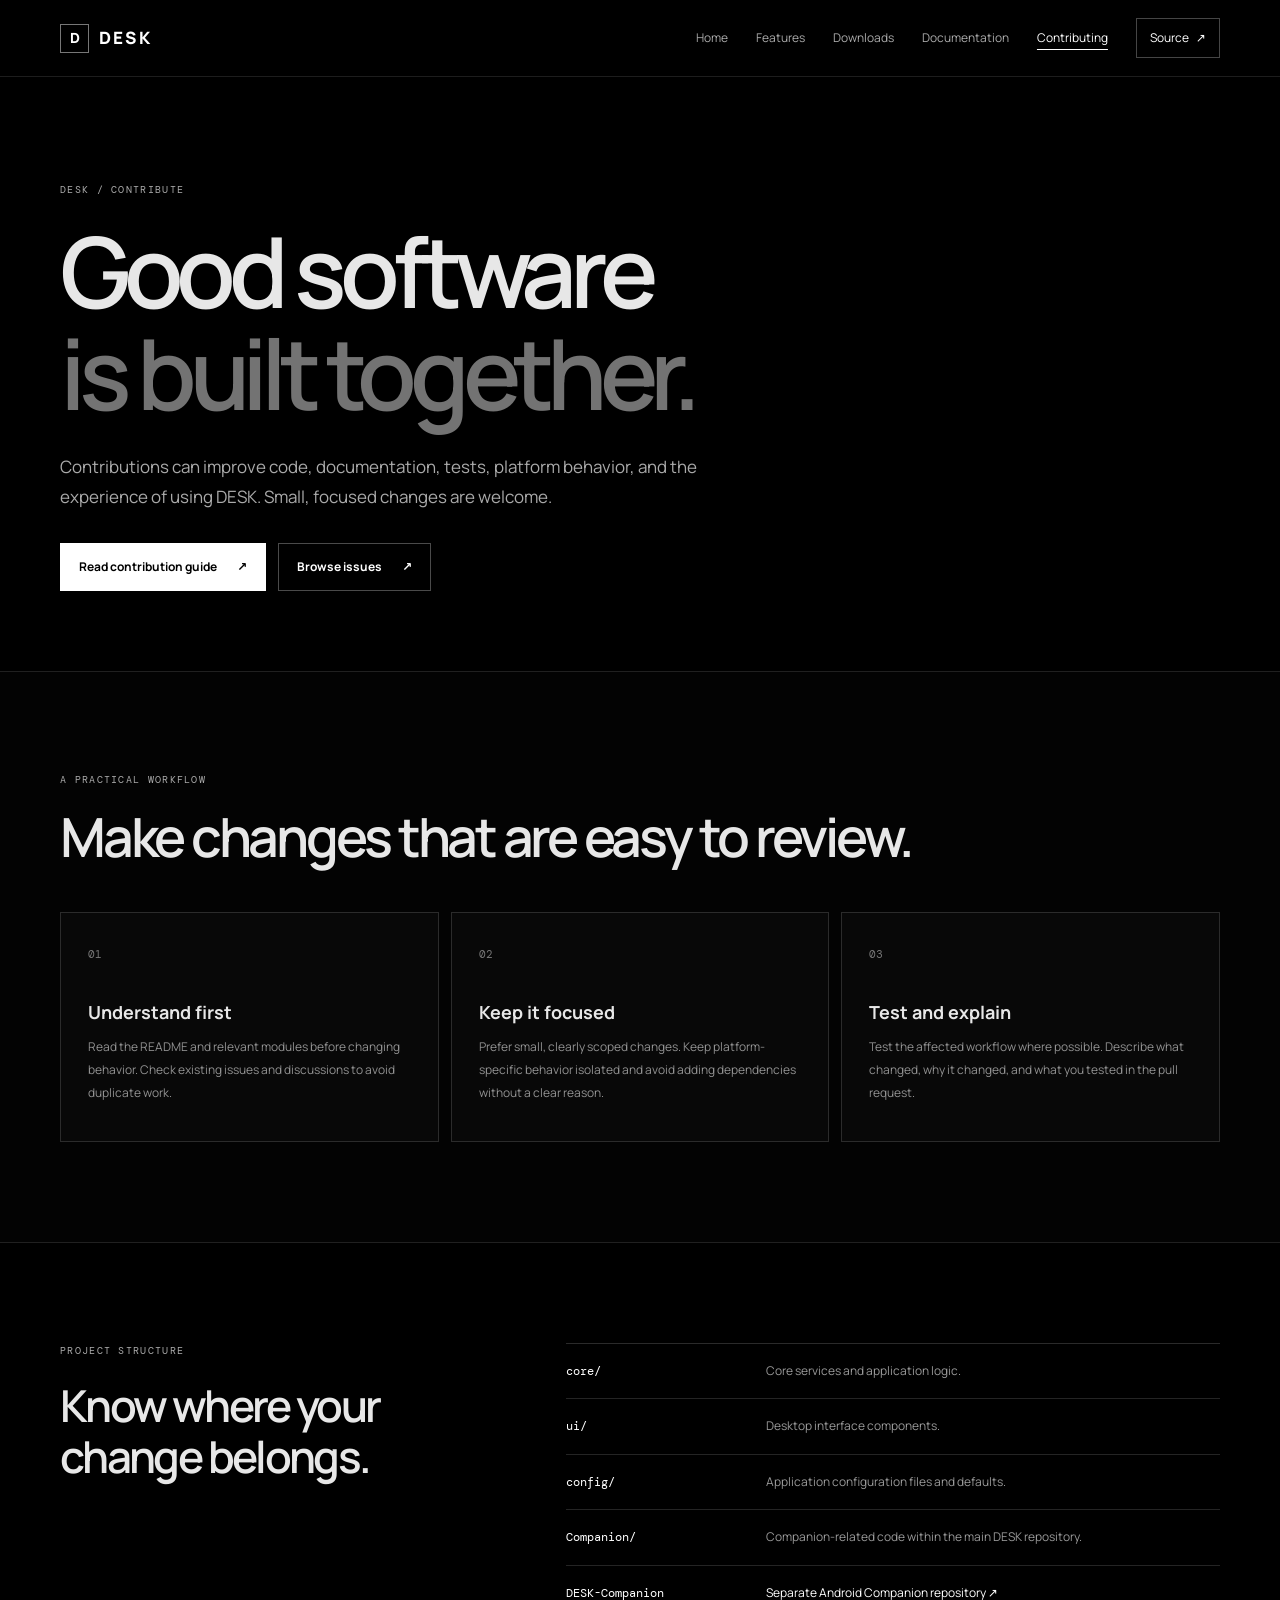
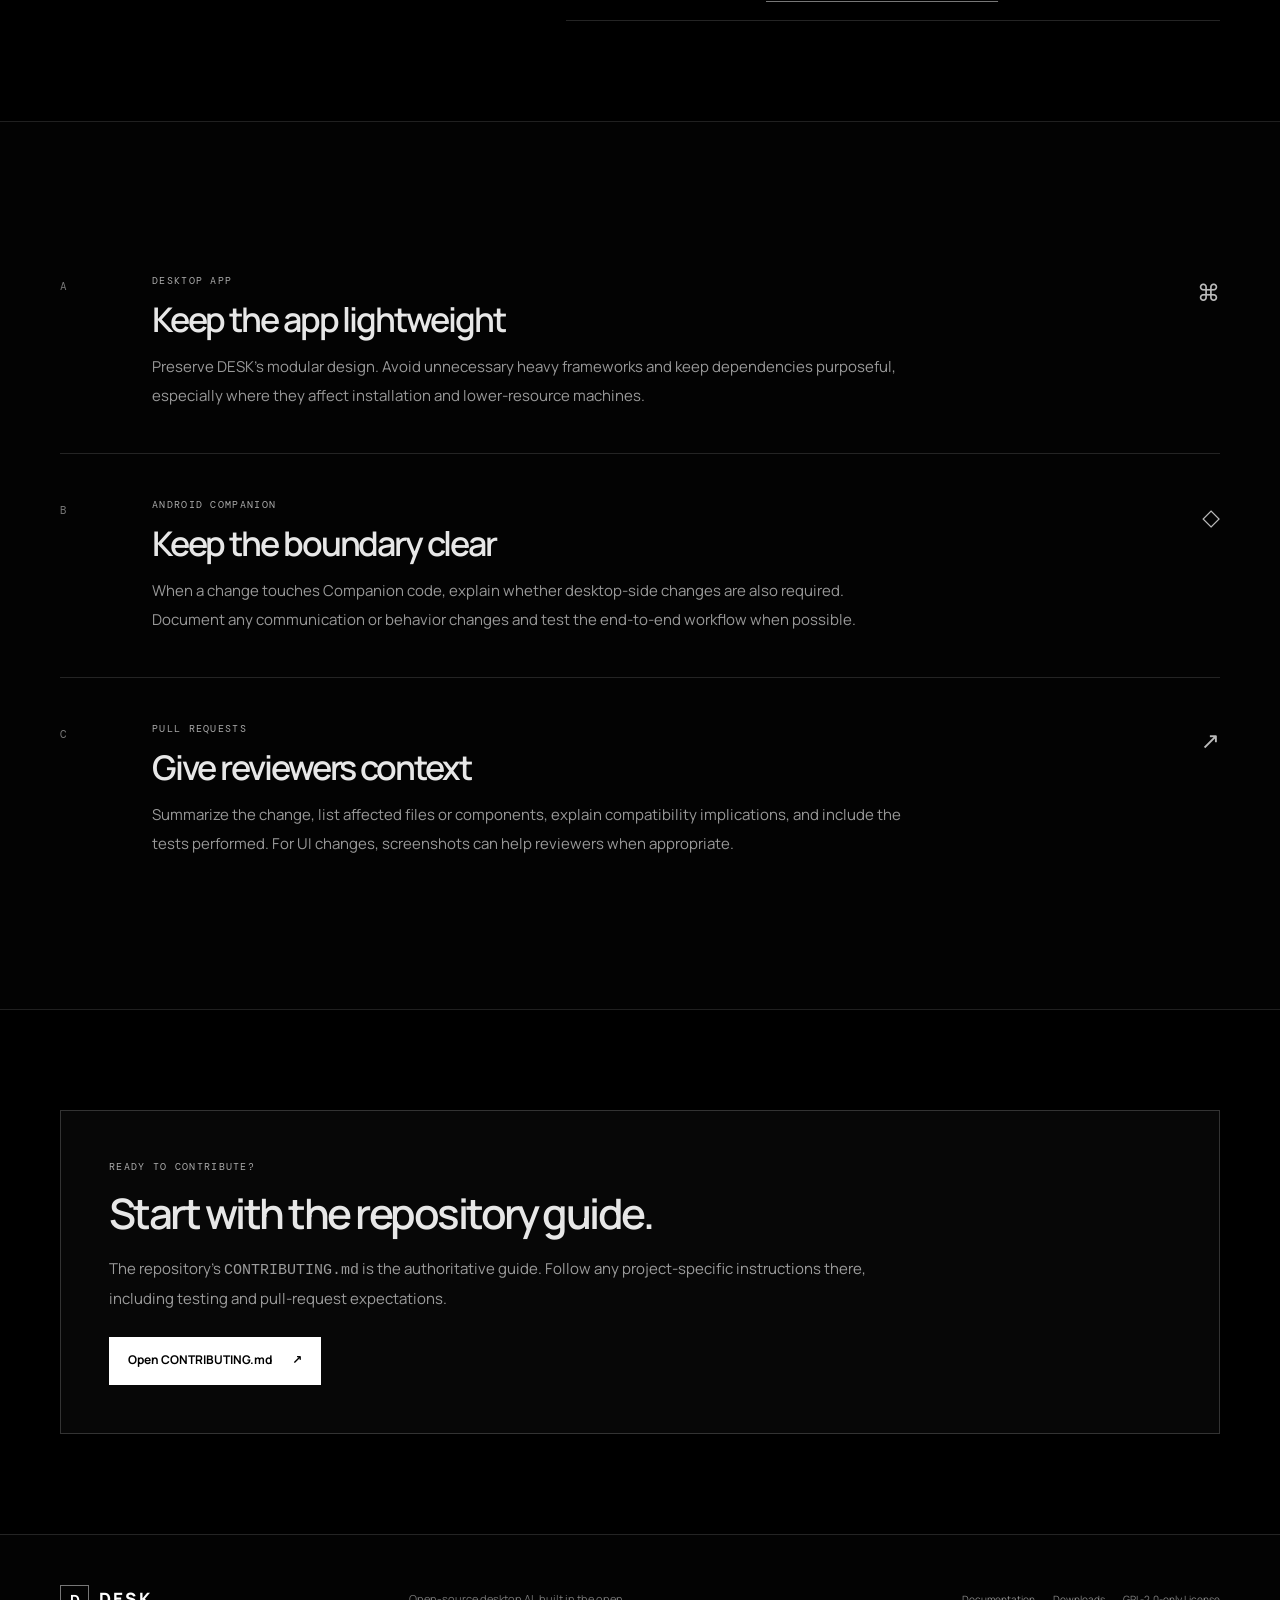
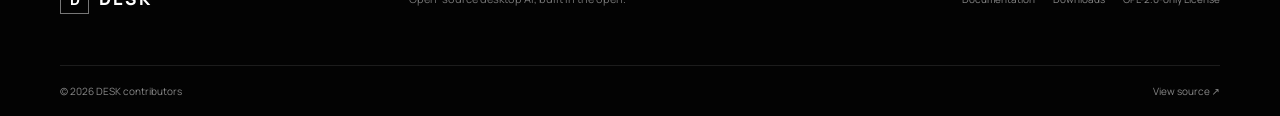
==== contributing/index.html @ 4563933a "first commit" ====
<!doctype html>
<html lang="en">
<head><meta charset="utf-8"><meta name="viewport" content="width=device-width, initial-scale=1"><meta name="theme-color" content="#000000"><meta name="description" content="How to contribute to the open-source DESK desktop AI assistant."><title>Contributing — DESK</title><link rel="icon" href="../assets/icons/favicon.svg" type="image/svg+xml"><link rel="stylesheet" href="../assets/css/style.css"><script src="../assets/js/main.js" defer></script></head>
<body><a class="skip-link" href="#main">Skip to content</a><header class="site-header"><div class="container nav-wrap"><a class="brand" href="../" aria-label="DESK home"><span class="brand-mark">D</span><span>DESK</span></a><button class="menu-toggle" aria-expanded="false" aria-controls="site-nav"><span class="sr-only">Toggle navigation</span><span></span><span></span></button><nav class="site-nav" id="site-nav" aria-label="Main navigation"><a href="../">Home</a><a href="../features/">Features</a><a href="../downloads/">Downloads</a><a href="../documentation/">Documentation</a><a aria-current="page" href="./">Contributing</a><a class="nav-source" href="https://github.com/Saksham-garg2008/DESK" target="_blank" rel="noreferrer">Source <span>↗</span></a></nav></div></header>
<main id="main"><section class="page-hero container"><p class="eyebrow">DESK / CONTRIBUTE</p><h1>Good software<br><span class="muted">is built together.</span></h1><p class="hero-copy">Contributions can improve code, documentation, tests, platform behavior, and the experience of using DESK. Small, focused changes are welcome.</p><div class="button-row"><a class="button button-primary" href="https://github.com/Saksham-garg2008/DESK/blob/main/CONTRIBUTING.md" target="_blank" rel="noreferrer">Read contribution guide <span>↗</span></a><a class="button button-secondary" href="https://github.com/Saksham-garg2008/DESK/issues" target="_blank" rel="noreferrer">Browse issues <span>↗</span></a></div></section>
<section class="section section-bordered"><div class="container"><div class="section-heading"><p class="eyebrow">A PRACTICAL WORKFLOW</p><h2>Make changes that are easy to review.</h2></div><div class="steps-grid"><article class="step-card"><span>01</span><h3>Understand first</h3><p>Read the README and relevant modules before changing behavior. Check existing issues and discussions to avoid duplicate work.</p></article><article class="step-card"><span>02</span><h3>Keep it focused</h3><p>Prefer small, clearly scoped changes. Keep platform-specific behavior isolated and avoid adding dependencies without a clear reason.</p></article><article class="step-card"><span>03</span><h3>Test and explain</h3><p>Test the affected workflow where possible. Describe what changed, why it changed, and what you tested in the pull request.</p></article></div></div></section>
<section class="section container"><div class="two-col"><div><p class="eyebrow">PROJECT STRUCTURE</p><h2>Know where your change belongs.</h2></div><div class="structure-list"><div><code>core/</code><p>Core services and application logic.</p></div><div><code>ui/</code><p>Desktop interface components.</p></div><div><code>config/</code><p>Application configuration files and defaults.</p></div><div><code>Companion/</code><p>Companion-related code within the main DESK repository.</p></div><div><code>DESK-Companion</code><p><a class="inline-link" href="https://github.com/Saksham-garg2008/DESK-Companion" target="_blank" rel="noreferrer">Separate Android Companion repository ↗</a></p></div></div></div></section>
<section class="section section-bordered"><div class="container detail-list"><article class="detail-row"><span class="detail-number">A</span><div><p class="eyebrow">DESKTOP APP</p><h2>Keep the app lightweight</h2><p>Preserve DESK's modular design. Avoid unnecessary heavy frameworks and keep dependencies purposeful, especially where they affect installation and lower-resource machines.</p></div><span class="detail-symbol">⌘</span></article><article class="detail-row"><span class="detail-number">B</span><div><p class="eyebrow">ANDROID COMPANION</p><h2>Keep the boundary clear</h2><p>When a change touches Companion code, explain whether desktop-side changes are also required. Document any communication or behavior changes and test the end-to-end workflow when possible.</p></div><span class="detail-symbol">◇</span></article><article class="detail-row"><span class="detail-number">C</span><div><p class="eyebrow">PULL REQUESTS</p><h2>Give reviewers context</h2><p>Summarize the change, list affected files or components, explain compatibility implications, and include the tests performed. For UI changes, screenshots can help reviewers when appropriate.</p></div><span class="detail-symbol">↗</span></article></div></section>
<section class="section container"><div class="note-panel"><p class="eyebrow">READY TO CONTRIBUTE?</p><h2>Start with the repository guide.</h2><p class="body-copy">The repository's <code>CONTRIBUTING.md</code> is the authoritative guide. Follow any project-specific instructions there, including testing and pull-request expectations.</p><a class="button button-primary" href="https://github.com/Saksham-garg2008/DESK/blob/main/CONTRIBUTING.md" target="_blank" rel="noreferrer">Open CONTRIBUTING.md <span>↗</span></a></div></section></main>
<footer class="site-footer"><div class="container footer-main"><a class="brand" href="../"><span class="brand-mark">D</span><span>DESK</span></a><p>Open-source desktop AI, built in the open.</p><div class="footer-links"><a href="../documentation/">Documentation</a><a href="../downloads/">Downloads</a><a href="https://github.com/Saksham-garg2008/DESK/blob/main/LICENSE" target="_blank" rel="noreferrer">GPL-2.0-only License</a></div></div><div class="container footer-bottom"><span>© <span data-year>2026</span> DESK contributors</span><a href="https://github.com/Saksham-garg2008/DESK" target="_blank" rel="noreferrer">View source ↗</a></div></footer></body></html>
---- assets/css/style.css ----
@import url('https://fonts.googleapis.com/css2?family=DM+Mono:wght@400;500&family=Manrope:wght@400;500;600;700;800&display=swap');

:root{color-scheme:dark;--black:#000;--surface:#0a0a0a;--surface-2:#101010;--white:#fff;--text:#e7e7e7;--muted:#a3a3a3;--dim:#707070;--line:#292929;--line-strong:#424242;--max:1160px;--mono:"DM Mono",ui-monospace,SFMono-Regular,Consolas,monospace;--sans:"Manrope",Inter,ui-sans-serif,system-ui,-apple-system,BlinkMacSystemFont,"Segoe UI",sans-serif}
*{box-sizing:border-box}html{scroll-behavior:smooth;scroll-padding-top:90px}body{margin:0;background:var(--black);color:var(--text);font-family:var(--sans);font-size:15px;line-height:1.7;-webkit-font-smoothing:antialiased}a{color:inherit;text-decoration:none}button{font:inherit}::selection{background:#fff;color:#000}.container{width:min(var(--max),calc(100% - 48px));margin-inline:auto}.sr-only{position:absolute;width:1px;height:1px;padding:0;margin:-1px;overflow:hidden;clip:rect(0,0,0,0);white-space:nowrap;border:0}.skip-link{position:fixed;top:10px;left:10px;z-index:1000;padding:10px 14px;background:#fff;color:#000;transform:translateY(-150%)}.skip-link:focus{transform:translateY(0)}
.site-header{position:sticky;top:0;z-index:100;background:rgba(0,0,0,.9);backdrop-filter:blur(16px);border-bottom:1px solid #1d1d1d}.nav-wrap{min-height:76px;display:flex;align-items:center;justify-content:space-between;gap:28px}.brand{display:inline-flex;align-items:center;gap:10px;color:#fff;font-size:17px;font-weight:800;letter-spacing:.13em}.brand-mark{width:29px;height:29px;border:1px solid #777;display:grid;place-items:center;font-size:14px;letter-spacing:0}.site-nav{display:flex;align-items:center;gap:28px}.site-nav a{font-size:12px;color:#aaa;transition:color .18s ease}.site-nav a:hover,.site-nav a[aria-current=page]{color:#fff}.site-nav a[aria-current=page]{text-decoration:underline;text-underline-offset:7px}.site-nav .nav-source{color:#fff;border:1px solid #454545;padding:9px 13px}.nav-source span{margin-left:5px}.menu-toggle{display:none;width:42px;height:40px;background:transparent;border:1px solid var(--line);padding:10px;cursor:pointer}.menu-toggle span:not(.sr-only){display:block;height:1px;background:#fff;margin:5px 0}
.hero{padding-top:118px;padding-bottom:74px}.eyebrow{font-family:var(--mono);font-size:10px;line-height:1.5;letter-spacing:.13em;color:#aaa;margin:0 0 22px}.status-dot{display:inline-block;width:6px;height:6px;border-radius:50%;background:#fff;margin:0 9px 1px 0}.hero h1,.page-hero h1{font-size:clamp(48px,8.1vw,98px);line-height:1.04;letter-spacing:-.075em;font-weight:600;margin:0;max-width:950px}.muted{color:#737373}.hero-copy{font-size:17px;line-height:1.8;color:#aaa;max-width:620px;margin:28px 0 0}.button-row{display:flex;flex-wrap:wrap;gap:12px;margin-top:30px}.button{min-height:48px;display:inline-flex;align-items:center;justify-content:center;gap:20px;padding:0 18px;font-size:12px;font-weight:700;border:1px solid #4a4a4a;transition:background .18s ease,color .18s ease,border-color .18s ease}.button-primary{background:#fff;color:#000;border-color:#fff}.button-primary:hover{background:#dcdcdc;border-color:#dcdcdc}.button-secondary{background:transparent;color:#fff}.button-secondary:hover{background:#161616;border-color:#777}.hero-meta{display:flex;align-items:center;flex-wrap:wrap;gap:13px;margin-top:52px;color:#777;font-family:var(--mono);font-size:9px;letter-spacing:.09em}.meta-separator{height:3px;width:3px;background:#555;border-radius:50%}.hero-line{height:1px;background:#202020;margin-top:65px;position:relative}.hero-line span{position:absolute;left:0;top:0;width:18%;height:1px;background:#eee}
.section{padding-top:100px;padding-bottom:100px}.section-bordered{border-top:1px solid #202020;border-bottom:1px solid #202020;background:#030303}.section-heading{margin-bottom:45px}.section-heading h2,.section h2,.companion-panel h2,.cta-inner h2{font-size:clamp(32px,5vw,54px);line-height:1.15;letter-spacing:-.06em;font-weight:600;margin:0}.section-heading .eyebrow{margin-bottom:18px}.section-heading-row{display:flex;align-items:end;justify-content:space-between;gap:24px}.intro-grid{display:grid;grid-template-columns:1fr 1fr;gap:80px}.lead{font-size:25px;line-height:1.55;letter-spacing:-.035em;color:#f0f0f0;margin:0;max-width:500px}.body-copy{color:#9c9c9c;line-height:1.9;margin:0}.text-link{display:inline-flex;align-items:center;gap:12px;font-size:12px;font-weight:700;color:#fff;border-bottom:1px solid #555;padding-bottom:7px;white-space:nowrap}.text-link:hover{border-color:#fff}.feature-grid{display:grid;grid-template-columns:repeat(3,1fr);border:1px solid var(--line)}.feature-card{min-height:285px;padding:25px 26px 28px;position:relative;border-right:1px solid var(--line);background:linear-gradient(145deg,#0b0b0b,#030303)}.feature-card:last-child{border-right:0}.card-index{font-family:var(--mono);font-size:10px;color:#777}.line-icon{font-size:24px;color:#fff;margin:28px 0 17px}.feature-card h3{font-size:18px;letter-spacing:-.03em;margin:0 0 9px}.feature-card p{font-size:13px;line-height:1.8;color:#929292;margin:0 0 25px}.card-link{font-size:11px;font-weight:700;color:#ddd}.card-link span{margin-left:8px}.companion-panel{border:1px solid #333;padding:clamp(26px,5vw,55px);display:grid;grid-template-columns:1.4fr .6fr;gap:50px;background:radial-gradient(ellipse at 95% 0%,#171717 0%,#080808 48%,#030303 100%)}.companion-panel .eyebrow{margin-bottom:20px}.companion-panel .body-copy{max-width:590px;margin-top:22px}.companion-links{display:flex;flex-direction:column;align-items:flex-start;justify-content:center;gap:23px}.final-cta{border-top:1px solid #202020;padding-top:105px;padding-bottom:110px}.cta-inner .eyebrow{margin-bottom:20px}.cta-inner .hero-copy{margin-top:18px}.site-footer{border-top:1px solid #242424;background:#030303}.footer-main{min-height:130px;display:grid;grid-template-columns:1fr 1.4fr 1fr;align-items:center;gap:20px}.footer-main p{font-size:11px;color:#777;margin:0}.footer-links{display:flex;justify-content:flex-end;flex-wrap:wrap;gap:18px}.footer-links a,.footer-bottom{font-size:10px;color:#888}.footer-links a:hover,.footer-bottom a:hover{color:#fff}.footer-bottom{border-top:1px solid #1c1c1c;min-height:53px;display:flex;align-items:center;justify-content:space-between}
.page-hero{padding-top:105px;padding-bottom:80px}.page-hero .eyebrow{margin-bottom:23px}.page-hero .hero-copy{max-width:700px}.detail-list{padding-top:8px;padding-bottom:8px}.detail-row{display:grid;grid-template-columns:70px 1fr 50px;gap:22px;padding:43px 0;border-bottom:1px solid #242424;align-items:start}.detail-row:last-child{border-bottom:0}.detail-number{font-family:var(--mono);font-size:11px;color:#777;padding-top:4px}.detail-row .eyebrow{margin-bottom:12px}.detail-row h2{font-size:clamp(24px,3vw,34px);margin:0 0 14px}.detail-row p:not(.eyebrow){max-width:760px;color:#999;line-height:1.9;margin:0}.detail-symbol{font-size:23px;color:#bbb;text-align:right}.inline-link{color:#fff;text-decoration:underline;text-decoration-color:#777;text-underline-offset:4px}.note-panel{border:1px solid #333;padding:clamp(25px,5vw,48px);background:#070707}.note-panel .eyebrow{margin-bottom:15px}.note-panel h2{font-size:clamp(28px,4vw,42px);margin:0 0 17px}.note-panel .body-copy{max-width:760px;margin-bottom:23px}.compact-note{margin-top:65px;padding:25px 28px}.compact-note p:last-child{color:#999;margin:0}.download-layout{display:grid;grid-template-columns:.8fr 1.2fr;gap:70px}.download-primary h2{font-size:36px;margin:0 0 18px}.download-primary .body-copy{margin-bottom:25px}.platform-list{border-top:1px solid #292929}.platform-item{display:grid;grid-template-columns:48px 1fr auto;gap:18px;align-items:center;padding:24px 0;border-bottom:1px solid #292929}.platform-symbol{width:40px;height:40px;border:1px solid #414141;display:grid;place-items:center;font-family:var(--mono);font-size:13px;color:#fff}.platform-item h3{font-size:15px;margin:0 0 4px}.platform-item p{font-size:12px;line-height:1.7;color:#8e8e8e;margin:0}.platform-status{font-family:var(--mono);font-size:9px;letter-spacing:.08em;color:#aaa}.platform-muted{opacity:.65}.two-col{display:grid;grid-template-columns:.8fr 1.2fr;gap:70px;align-items:start}.two-col h2{font-size:clamp(30px,4vw,44px)}.two-col .body-copy{margin-bottom:20px}.resource-grid{display:grid;grid-template-columns:repeat(3,1fr);gap:12px}.resource-card{position:relative;display:flex;flex-direction:column;align-items:flex-start;min-height:270px;padding:24px;border:1px solid #292929;background:#080808;transition:border-color .2s,background .2s}.resource-card:hover{border-color:#777;background:#0c0c0c}.resource-number{font-family:var(--mono);font-size:10px;color:#777}.resource-arrow{position:absolute;right:24px;top:20px;color:#aaa}.resource-card .eyebrow{margin:28px 0 9px}.resource-card h2{font-size:23px;margin:0 0 12px}.resource-card p:not(.eyebrow){font-size:12px;line-height:1.8;color:#929292;margin:0 0 24px}.resource-card .text-link{margin-top:auto;font-size:10px}.steps-grid{display:grid;grid-template-columns:repeat(3,1fr);gap:12px}.step-card{border:1px solid #2b2b2b;padding:27px;min-height:230px;background:#080808}.step-card>span{font-family:var(--mono);font-size:11px;color:#777}.step-card h3{font-size:18px;margin:31px 0 9px}.step-card p{font-size:12px;line-height:1.9;color:#929292;margin:0}.structure-list{border-top:1px solid #2a2a2a}.structure-list>div{display:grid;grid-template-columns:180px 1fr;gap:20px;padding:17px 0;border-bottom:1px solid #242424}.structure-list code{color:#fff;font-family:var(--mono);font-size:12px}.structure-list p{font-size:12px;color:#999;margin:0}
@media(max-width:800px){.container{width:min(var(--max),calc(100% - 36px))}.nav-wrap{min-height:68px}.menu-toggle{display:block}.site-nav{display:none;position:absolute;top:67px;left:0;right:0;padding:18px;flex-direction:column;align-items:stretch;gap:0;background:#050505;border-bottom:1px solid #333}.site-nav.is-open{display:flex}.site-nav a{padding:13px 8px;border-bottom:1px solid #171717}.site-nav .nav-source{margin-top:10px;text-align:center;border:1px solid #444}.hero{padding-top:85px}.hero h1,.page-hero h1{font-size:clamp(45px,11vw,76px)}.hero-copy{font-size:15px}.section{padding-top:72px;padding-bottom:72px}.intro-grid,.companion-panel,.download-layout,.two-col{grid-template-columns:1fr;gap:28px}.feature-grid{grid-template-columns:1fr}.feature-card{min-height:0;border-right:0;border-bottom:1px solid var(--line)}.feature-card:last-child{border-bottom:0}.feature-card .line-icon{margin-top:20px}.companion-links{margin-top:4px}.footer-main{grid-template-columns:1fr;gap:12px;padding-top:28px;padding-bottom:25px}.footer-links{justify-content:flex-start}.resource-grid{grid-template-columns:repeat(2,1fr)}.steps-grid{grid-template-columns:1fr}.step-card{min-height:0}.step-card h3{margin-top:18px}.page-hero{padding-top:80px;padding-bottom:60px}.detail-row{grid-template-columns:35px 1fr 24px;gap:13px;padding:30px 0}.platform-item{grid-template-columns:42px 1fr}.platform-status{grid-column:2}.structure-list>div{grid-template-columns:120px 1fr}}
@media(max-width:500px){.container{width:calc(100% - 32px)}.hero{padding-top:70px;padding-bottom:50px}.hero-meta{gap:9px;font-size:8px}.hero-line{margin-top:45px}.button-row{align-items:stretch;flex-direction:column}.button{width:100%}.section-heading-row{align-items:flex-start;flex-direction:column}.resource-grid{grid-template-columns:1fr}.resource-card{min-height:220px}.footer-bottom{gap:12px;align-items:flex-start;justify-content:center;flex-direction:column;padding-top:13px;padding-bottom:13px}.detail-row{grid-template-columns:25px 1fr}.detail-symbol{display:none}.structure-list>div{grid-template-columns:1fr;gap:4px}.platform-item{gap:12px}.platform-status{font-size:8px}}
@media(prefers-reduced-motion:reduce){*,*::before,*::after{scroll-behavior:auto!important;transition:none!important;animation:none!important}}
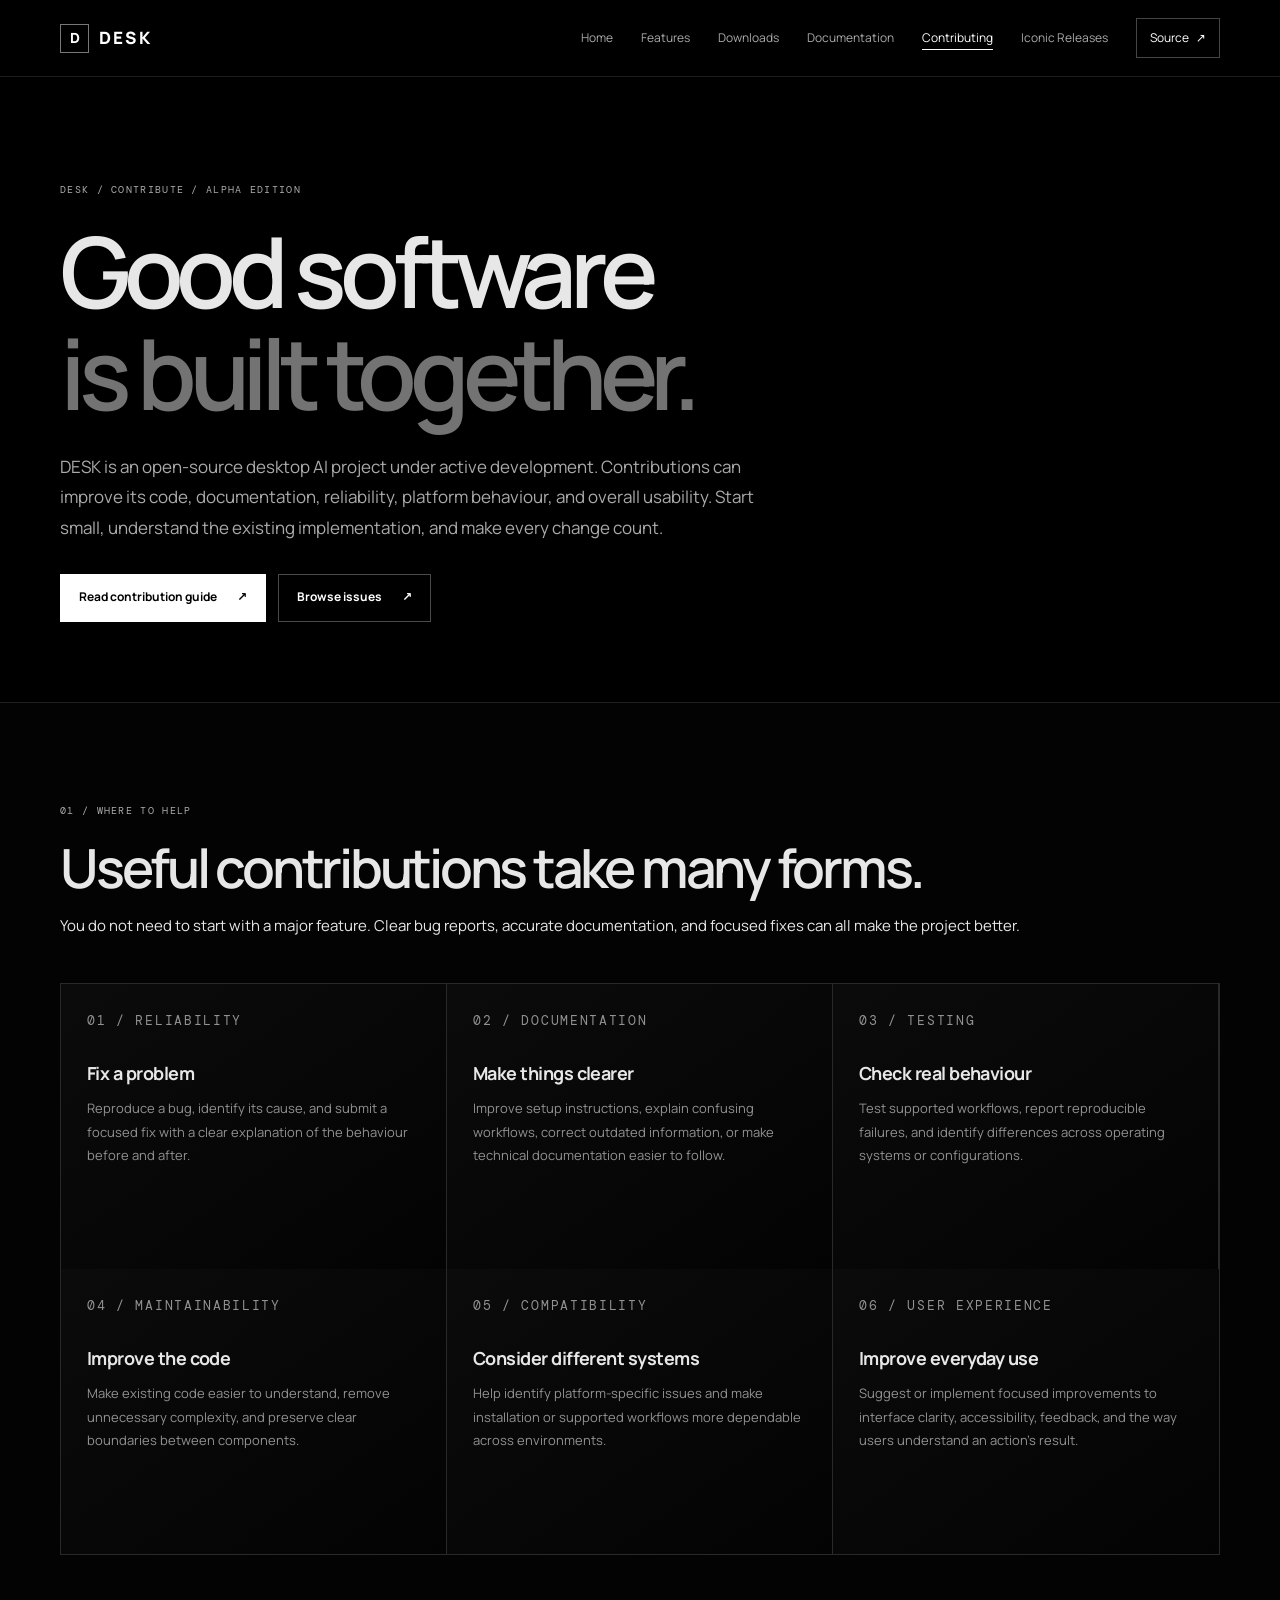
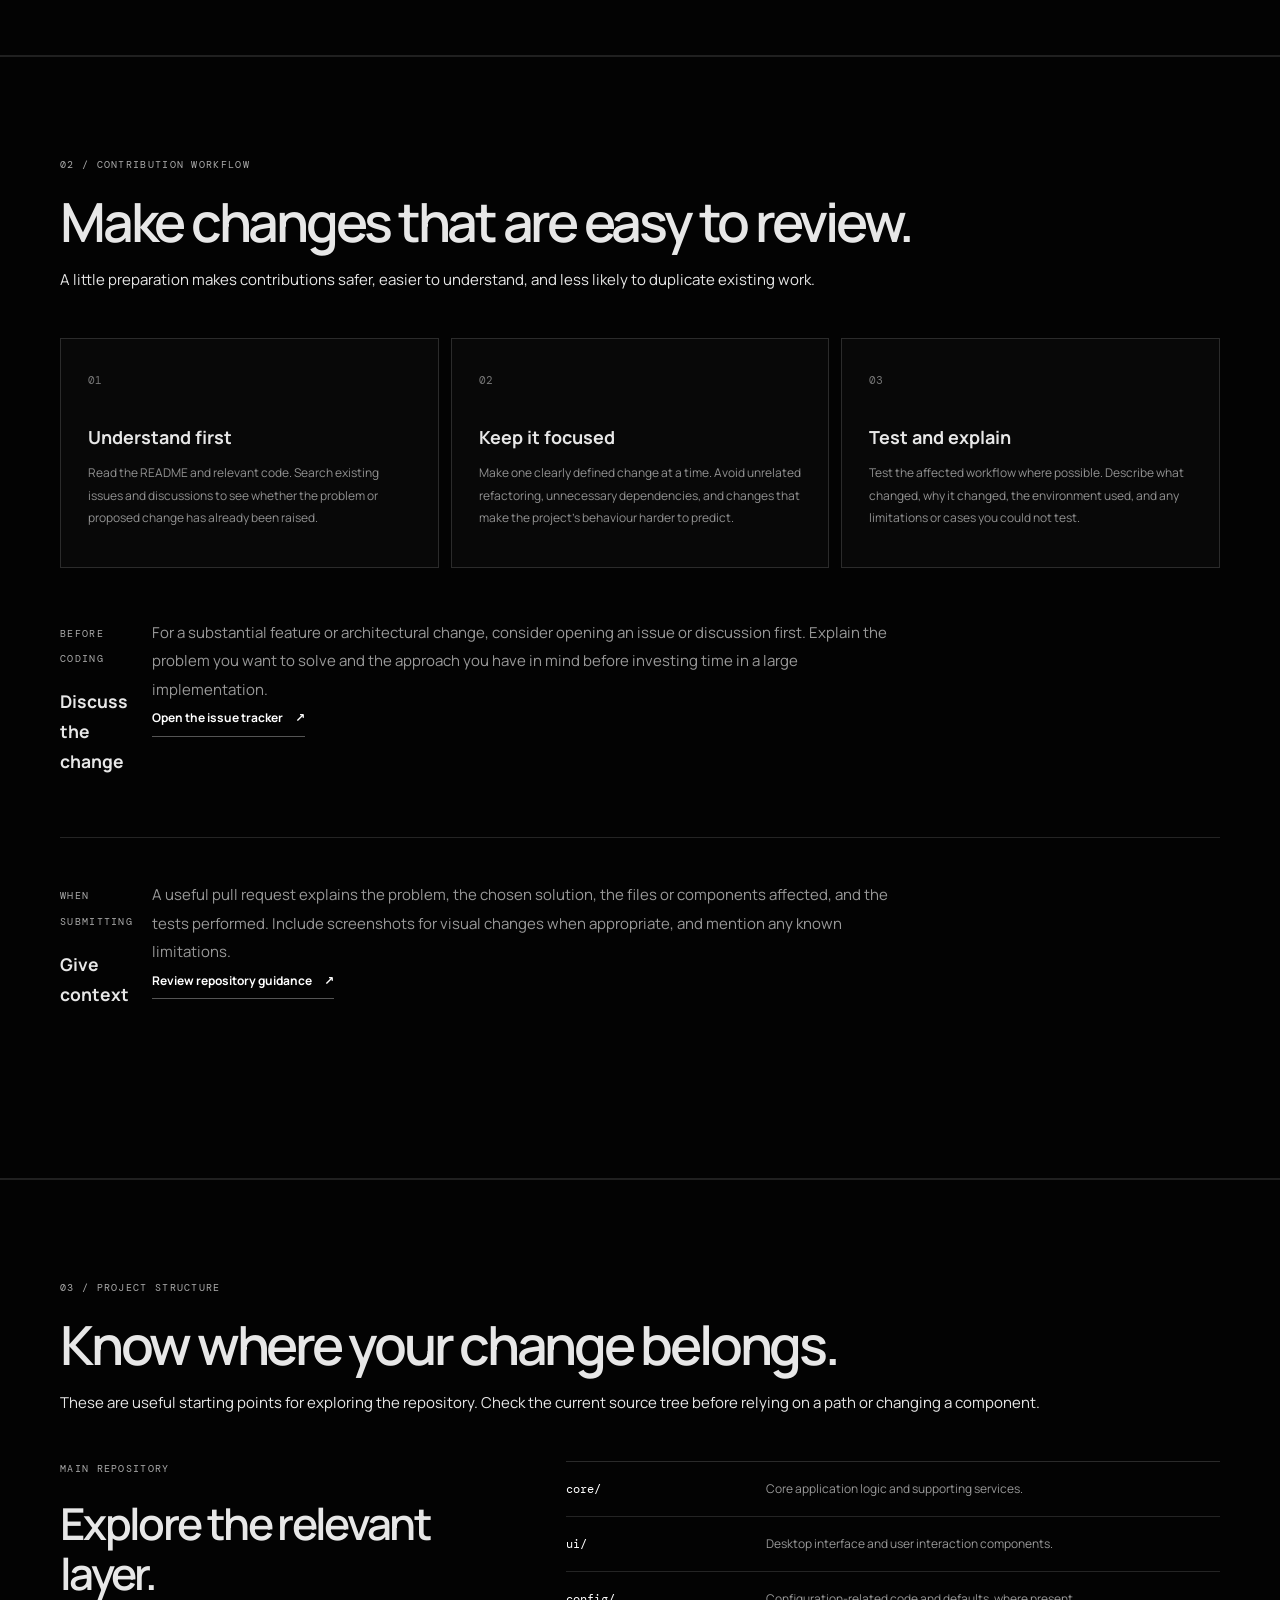
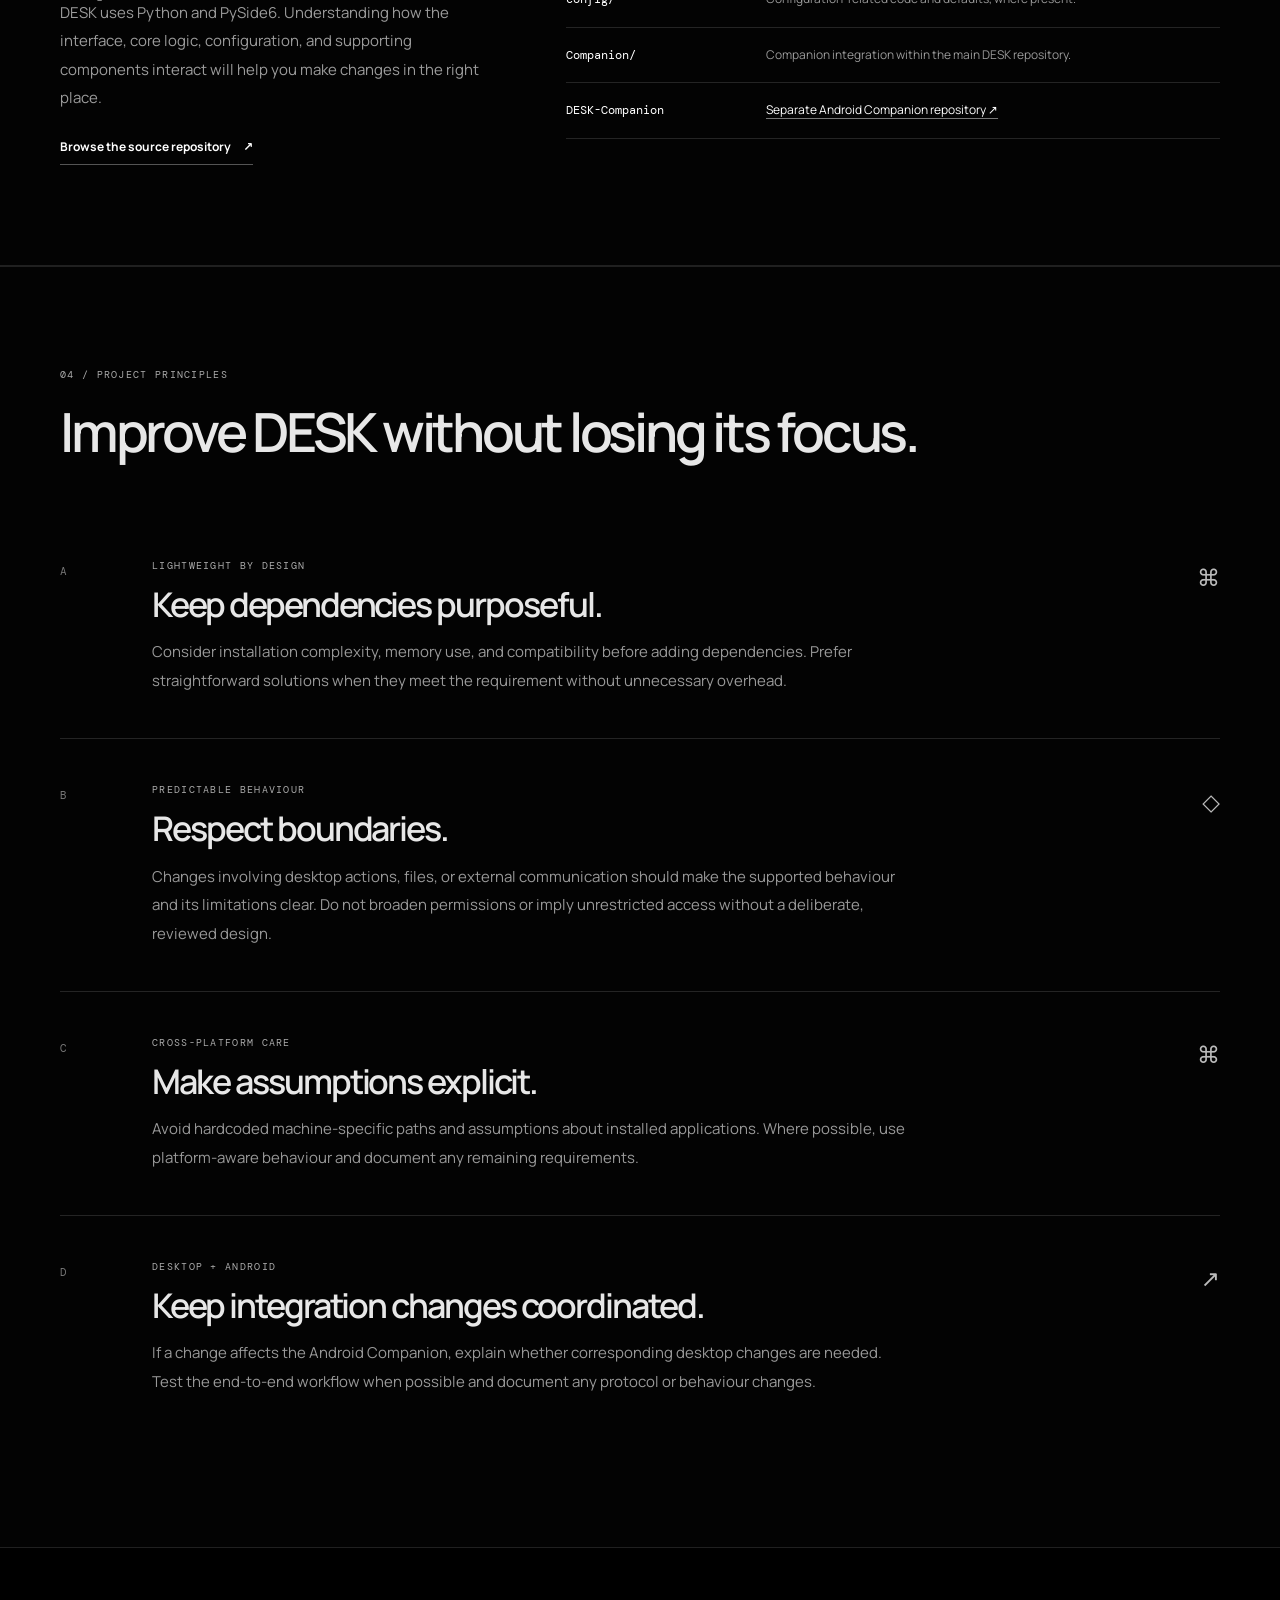
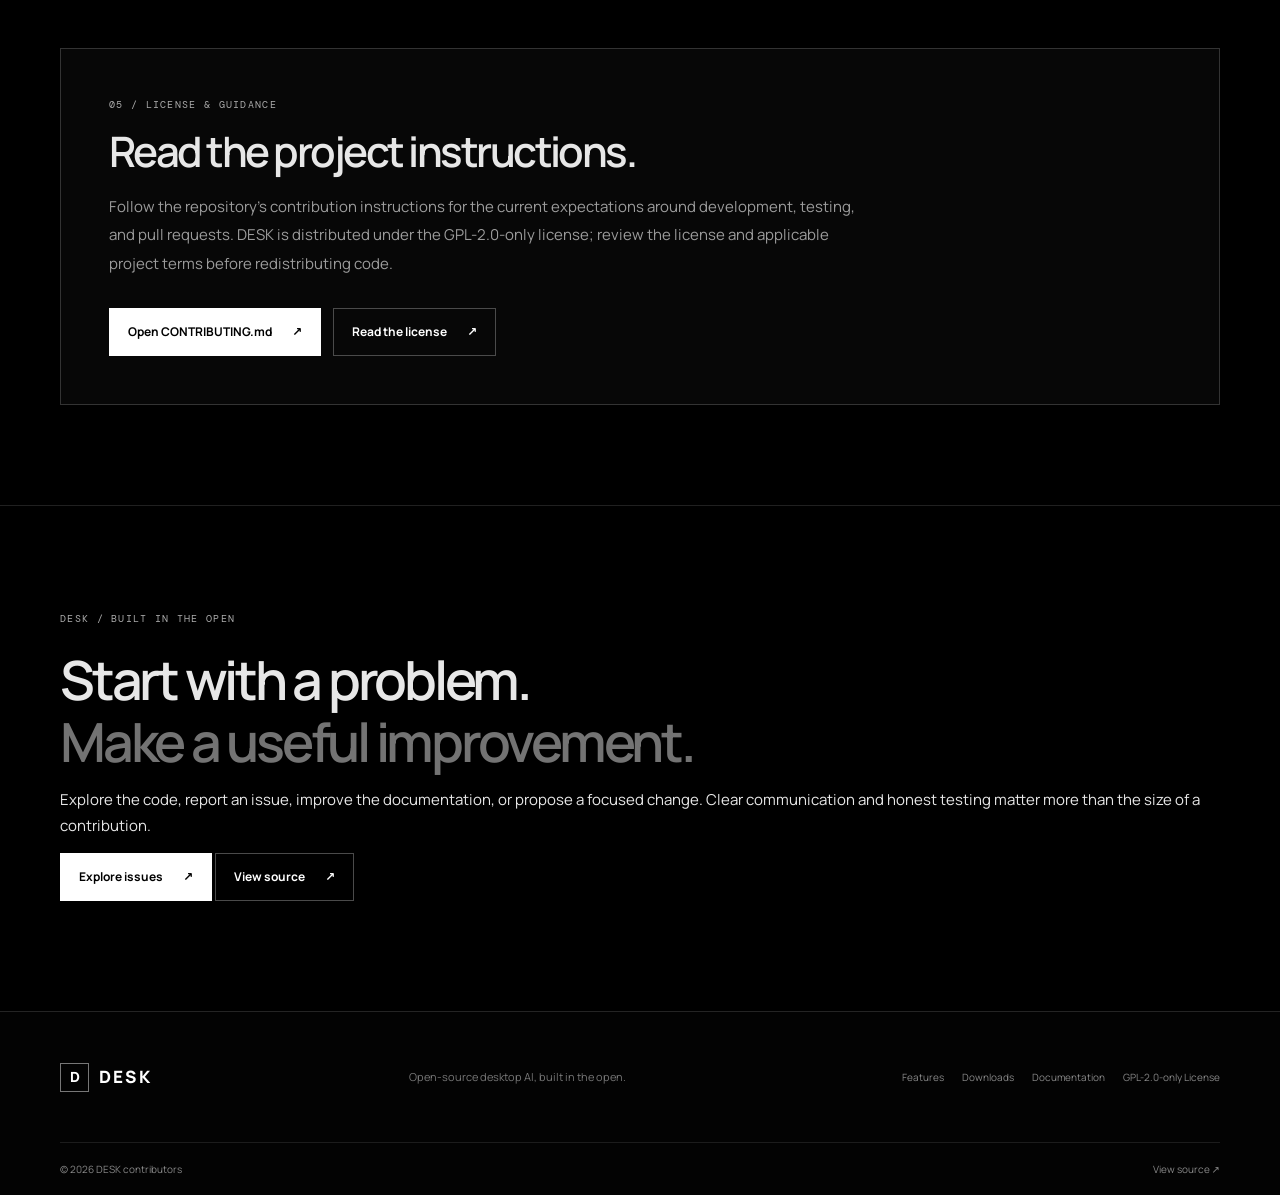
==== commit 3955344b: "Add Iconic Releases timeline page" ====
--- a/contributing/index.html
+++ b/contributing/index.html
@@ -1,10 +1,380 @@
+
 <!doctype html>
 <html lang="en">
-<head><meta charset="utf-8"><meta name="viewport" content="width=device-width, initial-scale=1"><meta name="theme-color" content="#000000"><meta name="description" content="How to contribute to the open-source DESK desktop AI assistant."><title>Contributing — DESK</title><link rel="icon" href="../assets/icons/favicon.svg" type="image/svg+xml"><link rel="stylesheet" href="../assets/css/style.css"><script src="../assets/js/main.js" defer></script></head>
-<body><a class="skip-link" href="#main">Skip to content</a><header class="site-header"><div class="container nav-wrap"><a class="brand" href="../" aria-label="DESK home"><span class="brand-mark">D</span><span>DESK</span></a><button class="menu-toggle" aria-expanded="false" aria-controls="site-nav"><span class="sr-only">Toggle navigation</span><span></span><span></span></button><nav class="site-nav" id="site-nav" aria-label="Main navigation"><a href="../">Home</a><a href="../features/">Features</a><a href="../downloads/">Downloads</a><a href="../documentation/">Documentation</a><a aria-current="page" href="./">Contributing</a><a class="nav-source" href="https://github.com/Saksham-garg2008/DESK" target="_blank" rel="noreferrer">Source <span>↗</span></a></nav></div></header>
-<main id="main"><section class="page-hero container"><p class="eyebrow">DESK / CONTRIBUTE</p><h1>Good software<br><span class="muted">is built together.</span></h1><p class="hero-copy">Contributions can improve code, documentation, tests, platform behavior, and the experience of using DESK. Small, focused changes are welcome.</p><div class="button-row"><a class="button button-primary" href="https://github.com/Saksham-garg2008/DESK/blob/main/CONTRIBUTING.md" target="_blank" rel="noreferrer">Read contribution guide <span>↗</span></a><a class="button button-secondary" href="https://github.com/Saksham-garg2008/DESK/issues" target="_blank" rel="noreferrer">Browse issues <span>↗</span></a></div></section>
-<section class="section section-bordered"><div class="container"><div class="section-heading"><p class="eyebrow">A PRACTICAL WORKFLOW</p><h2>Make changes that are easy to review.</h2></div><div class="steps-grid"><article class="step-card"><span>01</span><h3>Understand first</h3><p>Read the README and relevant modules before changing behavior. Check existing issues and discussions to avoid duplicate work.</p></article><article class="step-card"><span>02</span><h3>Keep it focused</h3><p>Prefer small, clearly scoped changes. Keep platform-specific behavior isolated and avoid adding dependencies without a clear reason.</p></article><article class="step-card"><span>03</span><h3>Test and explain</h3><p>Test the affected workflow where possible. Describe what changed, why it changed, and what you tested in the pull request.</p></article></div></div></section>
-<section class="section container"><div class="two-col"><div><p class="eyebrow">PROJECT STRUCTURE</p><h2>Know where your change belongs.</h2></div><div class="structure-list"><div><code>core/</code><p>Core services and application logic.</p></div><div><code>ui/</code><p>Desktop interface components.</p></div><div><code>config/</code><p>Application configuration files and defaults.</p></div><div><code>Companion/</code><p>Companion-related code within the main DESK repository.</p></div><div><code>DESK-Companion</code><p><a class="inline-link" href="https://github.com/Saksham-garg2008/DESK-Companion" target="_blank" rel="noreferrer">Separate Android Companion repository ↗</a></p></div></div></div></section>
-<section class="section section-bordered"><div class="container detail-list"><article class="detail-row"><span class="detail-number">A</span><div><p class="eyebrow">DESKTOP APP</p><h2>Keep the app lightweight</h2><p>Preserve DESK's modular design. Avoid unnecessary heavy frameworks and keep dependencies purposeful, especially where they affect installation and lower-resource machines.</p></div><span class="detail-symbol">⌘</span></article><article class="detail-row"><span class="detail-number">B</span><div><p class="eyebrow">ANDROID COMPANION</p><h2>Keep the boundary clear</h2><p>When a change touches Companion code, explain whether desktop-side changes are also required. Document any communication or behavior changes and test the end-to-end workflow when possible.</p></div><span class="detail-symbol">◇</span></article><article class="detail-row"><span class="detail-number">C</span><div><p class="eyebrow">PULL REQUESTS</p><h2>Give reviewers context</h2><p>Summarize the change, list affected files or components, explain compatibility implications, and include the tests performed. For UI changes, screenshots can help reviewers when appropriate.</p></div><span class="detail-symbol">↗</span></article></div></section>
-<section class="section container"><div class="note-panel"><p class="eyebrow">READY TO CONTRIBUTE?</p><h2>Start with the repository guide.</h2><p class="body-copy">The repository's <code>CONTRIBUTING.md</code> is the authoritative guide. Follow any project-specific instructions there, including testing and pull-request expectations.</p><a class="button button-primary" href="https://github.com/Saksham-garg2008/DESK/blob/main/CONTRIBUTING.md" target="_blank" rel="noreferrer">Open CONTRIBUTING.md <span>↗</span></a></div></section></main>
-<footer class="site-footer"><div class="container footer-main"><a class="brand" href="../"><span class="brand-mark">D</span><span>DESK</span></a><p>Open-source desktop AI, built in the open.</p><div class="footer-links"><a href="../documentation/">Documentation</a><a href="../downloads/">Downloads</a><a href="https://github.com/Saksham-garg2008/DESK/blob/main/LICENSE" target="_blank" rel="noreferrer">GPL-2.0-only License</a></div></div><div class="container footer-bottom"><span>© <span data-year>2026</span> DESK contributors</span><a href="https://github.com/Saksham-garg2008/DESK" target="_blank" rel="noreferrer">View source ↗</a></div></footer></body></html>
+<head>
+  <meta charset="utf-8">
+  <meta name="viewport" content="width=device-width, initial-scale=1">
+  <meta name="theme-color" content="#000000">
+  <meta name="description" content="Contribute to DESK, the open-source desktop AI assistant. Explore the codebase, report issues, improve documentation, and submit focused changes.">
+  <title>Contributing — DESK Alpha Edition</title>
+  <link rel="icon" href="../assets/icons/favicon.svg" type="image/svg+xml">
+  <link rel="stylesheet" href="../assets/css/style.css">
+  <script src="../assets/js/main.js" defer></script>
+</head>
+<body>
+  <a class="skip-link" href="#main">Skip to content</a>
+
+  <header class="site-header">
+    <div class="container nav-wrap">
+      <a class="brand" href="../" aria-label="DESK home">
+        <span class="brand-mark">D</span><span>DESK</span>
+      </a>
+
+      <button class="menu-toggle" aria-expanded="false" aria-controls="site-nav">
+        <span class="sr-only">Toggle navigation</span>
+        <span></span><span></span>
+      </button>
+
+      <nav class="site-nav" id="site-nav" aria-label="Main navigation">
+        <a href="../">Home</a>
+        <a href="../features/">Features</a>
+        <a href="../downloads/">Downloads</a>
+        <a href="../documentation/">Documentation</a>
+        <a aria-current="page" href="./">Contributing</a>
+        <a href="../iconic-releases/">Iconic Releases</a>
+        <a class="nav-source" href="https://github.com/Saksham-garg2008/DESK" target="_blank" rel="noreferrer">Source <span aria-hidden="true">↗</span></a>
+      </nav>
+    </div>
+  </header>
+
+  <main id="main">
+    <section class="page-hero container">
+      <p class="eyebrow">DESK / CONTRIBUTE / ALPHA EDITION</p>
+      <h1>Good software<br><span class="muted">is built together.</span></h1>
+      <p class="hero-copy">
+        DESK is an open-source desktop AI project under active development.
+        Contributions can improve its code, documentation, reliability,
+        platform behaviour, and overall usability. Start small, understand
+        the existing implementation, and make every change count.
+      </p>
+      <div class="button-row">
+        <a class="button button-primary" href="https://github.com/Saksham-garg2008/DESK/blob/main/CONTRIBUTING.md" target="_blank" rel="noreferrer">Read contribution guide <span aria-hidden="true">↗</span></a>
+        <a class="button button-secondary" href="https://github.com/Saksham-garg2008/DESK/issues" target="_blank" rel="noreferrer">Browse issues <span aria-hidden="true">↗</span></a>
+      </div>
+    </section>
+
+    <section class="section section-bordered">
+      <div class="container">
+        <div class="section-heading">
+          <p class="eyebrow">01 / WHERE TO HELP</p>
+          <h2>Useful contributions take many forms.</h2>
+          <p class="section-copy">
+            You do not need to start with a major feature. Clear bug reports,
+            accurate documentation, and focused fixes can all make the project
+            better.
+          </p>
+        </div>
+
+        <div class="feature-grid">
+          <article class="feature-card">
+            <p class="eyebrow">01 / RELIABILITY</p>
+            <h3>Fix a problem</h3>
+            <p>
+              Reproduce a bug, identify its cause, and submit a focused fix
+              with a clear explanation of the behaviour before and after.
+            </p>
+          </article>
+
+          <article class="feature-card">
+            <p class="eyebrow">02 / DOCUMENTATION</p>
+            <h3>Make things clearer</h3>
+            <p>
+              Improve setup instructions, explain confusing workflows, correct
+              outdated information, or make technical documentation easier to
+              follow.
+            </p>
+          </article>
+
+          <article class="feature-card">
+            <p class="eyebrow">03 / TESTING</p>
+            <h3>Check real behaviour</h3>
+            <p>
+              Test supported workflows, report reproducible failures, and
+              identify differences across operating systems or configurations.
+            </p>
+          </article>
+
+          <article class="feature-card">
+            <p class="eyebrow">04 / MAINTAINABILITY</p>
+            <h3>Improve the code</h3>
+            <p>
+              Make existing code easier to understand, remove unnecessary
+              complexity, and preserve clear boundaries between components.
+            </p>
+          </article>
+
+          <article class="feature-card">
+            <p class="eyebrow">05 / COMPATIBILITY</p>
+            <h3>Consider different systems</h3>
+            <p>
+              Help identify platform-specific issues and make installation
+              or supported workflows more dependable across environments.
+            </p>
+          </article>
+
+          <article class="feature-card">
+            <p class="eyebrow">06 / USER EXPERIENCE</p>
+            <h3>Improve everyday use</h3>
+            <p>
+              Suggest or implement focused improvements to interface clarity,
+              accessibility, feedback, and the way users understand an action's
+              result.
+            </p>
+          </article>
+        </div>
+      </div>
+    </section>
+
+    <section class="section section-bordered">
+      <div class="container">
+        <div class="section-heading">
+          <p class="eyebrow">02 / CONTRIBUTION WORKFLOW</p>
+          <h2>Make changes that are easy to review.</h2>
+          <p class="section-copy">
+            A little preparation makes contributions safer, easier to
+            understand, and less likely to duplicate existing work.
+          </p>
+        </div>
+
+        <div class="steps-grid">
+          <article class="step-card">
+            <span>01</span>
+            <h3>Understand first</h3>
+            <p>
+              Read the README and relevant code. Search existing issues and
+              discussions to see whether the problem or proposed change has
+              already been raised.
+            </p>
+          </article>
+
+          <article class="step-card">
+            <span>02</span>
+            <h3>Keep it focused</h3>
+            <p>
+              Make one clearly defined change at a time. Avoid unrelated
+              refactoring, unnecessary dependencies, and changes that make
+              the project's behaviour harder to predict.
+            </p>
+          </article>
+
+          <article class="step-card">
+            <span>03</span>
+            <h3>Test and explain</h3>
+            <p>
+              Test the affected workflow where possible. Describe what changed,
+              why it changed, the environment used, and any limitations or
+              cases you could not test.
+            </p>
+          </article>
+        </div>
+
+        <div class="detail-list">
+          <div class="detail-row">
+            <div class="detail-label">
+              <span class="eyebrow">BEFORE CODING</span>
+              <h3>Discuss the change</h3>
+            </div>
+            <div class="detail-content">
+              <p>
+                For a substantial feature or architectural change, consider
+                opening an issue or discussion first. Explain the problem
+                you want to solve and the approach you have in mind before
+                investing time in a large implementation.
+              </p>
+              <a class="text-link" href="https://github.com/Saksham-garg2008/DESK/issues" target="_blank" rel="noreferrer">Open the issue tracker <span>↗</span></a>
+            </div>
+          </div>
+
+          <div class="detail-row">
+            <div class="detail-label">
+              <span class="eyebrow">WHEN SUBMITTING</span>
+              <h3>Give context</h3>
+            </div>
+            <div class="detail-content">
+              <p>
+                A useful pull request explains the problem, the chosen
+                solution, the files or components affected, and the tests
+                performed. Include screenshots for visual changes when
+                appropriate, and mention any known limitations.
+              </p>
+              <a class="text-link" href="https://github.com/Saksham-garg2008/DESK/blob/main/CONTRIBUTING.md" target="_blank" rel="noreferrer">Review repository guidance <span>↗</span></a>
+            </div>
+          </div>
+        </div>
+      </div>
+    </section>
+
+    <section class="section section-bordered">
+      <div class="container">
+        <div class="section-heading">
+          <p class="eyebrow">03 / PROJECT STRUCTURE</p>
+          <h2>Know where your change belongs.</h2>
+          <p class="section-copy">
+            These are useful starting points for exploring the repository.
+            Check the current source tree before relying on a path or changing
+            a component.
+          </p>
+        </div>
+
+        <div class="two-col">
+          <div>
+            <p class="eyebrow">MAIN REPOSITORY</p>
+            <h2>Explore the relevant layer.</h2>
+            <p class="body-copy">
+              DESK uses Python and PySide6. Understanding how the interface,
+              core logic, configuration, and supporting components interact
+              will help you make changes in the right place.
+            </p>
+            <a class="text-link" href="https://github.com/Saksham-garg2008/DESK" target="_blank" rel="noreferrer">Browse the source repository <span>↗</span></a>
+          </div>
+
+          <div class="structure-list">
+            <div>
+              <code>core/</code>
+              <p>Core application logic and supporting services.</p>
+            </div>
+            <div>
+              <code>ui/</code>
+              <p>Desktop interface and user interaction components.</p>
+            </div>
+            <div>
+              <code>config/</code>
+              <p>Configuration-related code and defaults, where present.</p>
+            </div>
+            <div>
+              <code>Companion/</code>
+              <p>Companion integration within the main DESK repository.</p>
+            </div>
+            <div>
+              <code>DESK-Companion</code>
+              <p>
+                <a class="inline-link" href="https://github.com/Saksham-garg2008/DESK-Companion" target="_blank" rel="noreferrer">Separate Android Companion repository ↗</a>
+              </p>
+            </div>
+          </div>
+        </div>
+      </div>
+    </section>
+
+    <section class="section section-bordered">
+      <div class="container">
+        <div class="section-heading">
+          <p class="eyebrow">04 / PROJECT PRINCIPLES</p>
+          <h2>Improve DESK without losing its focus.</h2>
+        </div>
+
+        <div class="detail-list">
+          <article class="detail-row">
+            <span class="detail-number">A</span>
+            <div>
+              <p class="eyebrow">LIGHTWEIGHT BY DESIGN</p>
+              <h2>Keep dependencies purposeful.</h2>
+              <p>
+                Consider installation complexity, memory use, and compatibility
+                before adding dependencies. Prefer straightforward solutions
+                when they meet the requirement without unnecessary overhead.
+              </p>
+            </div>
+            <span class="detail-symbol" aria-hidden="true">⌘</span>
+          </article>
+
+          <article class="detail-row">
+            <span class="detail-number">B</span>
+            <div>
+              <p class="eyebrow">PREDICTABLE BEHAVIOUR</p>
+              <h2>Respect boundaries.</h2>
+              <p>
+                Changes involving desktop actions, files, or external
+                communication should make the supported behaviour and its
+                limitations clear. Do not broaden permissions or imply
+                unrestricted access without a deliberate, reviewed design.
+              </p>
+            </div>
+            <span class="detail-symbol" aria-hidden="true">◇</span>
+          </article>
+
+          <article class="detail-row">
+            <span class="detail-number">C</span>
+            <div>
+              <p class="eyebrow">CROSS-PLATFORM CARE</p>
+              <h2>Make assumptions explicit.</h2>
+              <p>
+                Avoid hardcoded machine-specific paths and assumptions about
+                installed applications. Where possible, use platform-aware
+                behaviour and document any remaining requirements.
+              </p>
+            </div>
+            <span class="detail-symbol" aria-hidden="true">⌘</span>
+          </article>
+
+          <article class="detail-row">
+            <span class="detail-number">D</span>
+            <div>
+              <p class="eyebrow">DESKTOP + ANDROID</p>
+              <h2>Keep integration changes coordinated.</h2>
+              <p>
+                If a change affects the Android Companion, explain whether
+                corresponding desktop changes are needed. Test the
+                end-to-end workflow when possible and document any protocol
+                or behaviour changes.
+              </p>
+            </div>
+            <span class="detail-symbol" aria-hidden="true">↗</span>
+          </article>
+        </div>
+      </div>
+    </section>
+
+    <section class="section container">
+      <div class="note-panel">
+        <p class="eyebrow">05 / LICENSE & GUIDANCE</p>
+        <h2>Read the project instructions.</h2>
+        <p class="body-copy">
+          Follow the repository's contribution instructions for the current
+          expectations around development, testing, and pull requests.
+          DESK is distributed under the GPL-2.0-only license; review the
+          license and applicable project terms before redistributing code.
+        </p>
+        <div class="button-row">
+          <a class="button button-primary" href="https://github.com/Saksham-garg2008/DESK/blob/main/CONTRIBUTING.md" target="_blank" rel="noreferrer">Open CONTRIBUTING.md <span aria-hidden="true">↗</span></a>
+          <a class="button button-secondary" href="https://github.com/Saksham-garg2008/DESK/blob/main/LICENSE" target="_blank" rel="noreferrer">Read the license <span aria-hidden="true">↗</span></a>
+        </div>
+      </div>
+    </section>
+
+    <section class="section final-cta">
+      <div class="container">
+        <p class="eyebrow">DESK / BUILT IN THE OPEN</p>
+        <h2>Start with a problem.<br><span class="muted">Make a useful improvement.</span></h2>
+        <p>
+          Explore the code, report an issue, improve the documentation, or
+          propose a focused change. Clear communication and honest testing
+          matter more than the size of a contribution.
+        </p>
+        <div class="hero-actions">
+          <a class="button button-primary" href="https://github.com/Saksham-garg2008/DESK/issues" target="_blank" rel="noreferrer">Explore issues <span aria-hidden="true">↗</span></a>
+          <a class="button button-secondary" href="https://github.com/Saksham-garg2008/DESK" target="_blank" rel="noreferrer">View source <span aria-hidden="true">↗</span></a>
+        </div>
+      </div>
+    </section>
+  </main>
+
+  <footer class="site-footer">
+    <div class="container footer-main">
+      <a class="brand" href="../"><span class="brand-mark">D</span><span>DESK</span></a>
+      <p>Open-source desktop AI, built in the open.</p>
+      <div class="footer-links">
+        <a href="../features/">Features</a>
+        <a href="../downloads/">Downloads</a>
+        <a href="../documentation/">Documentation</a>
+        <a href="https://github.com/Saksham-garg2008/DESK/blob/main/LICENSE" target="_blank" rel="noreferrer">GPL-2.0-only License</a>
+      </div>
+    </div>
+
+    <div class="container footer-bottom">
+      <span>© <span data-year>2026</span> DESK contributors</span>
+      <a href="https://github.com/Saksham-garg2008/DESK" target="_blank" rel="noreferrer">View source ↗</a>
+    </div>
+  </footer>
+</body>
+</html>
